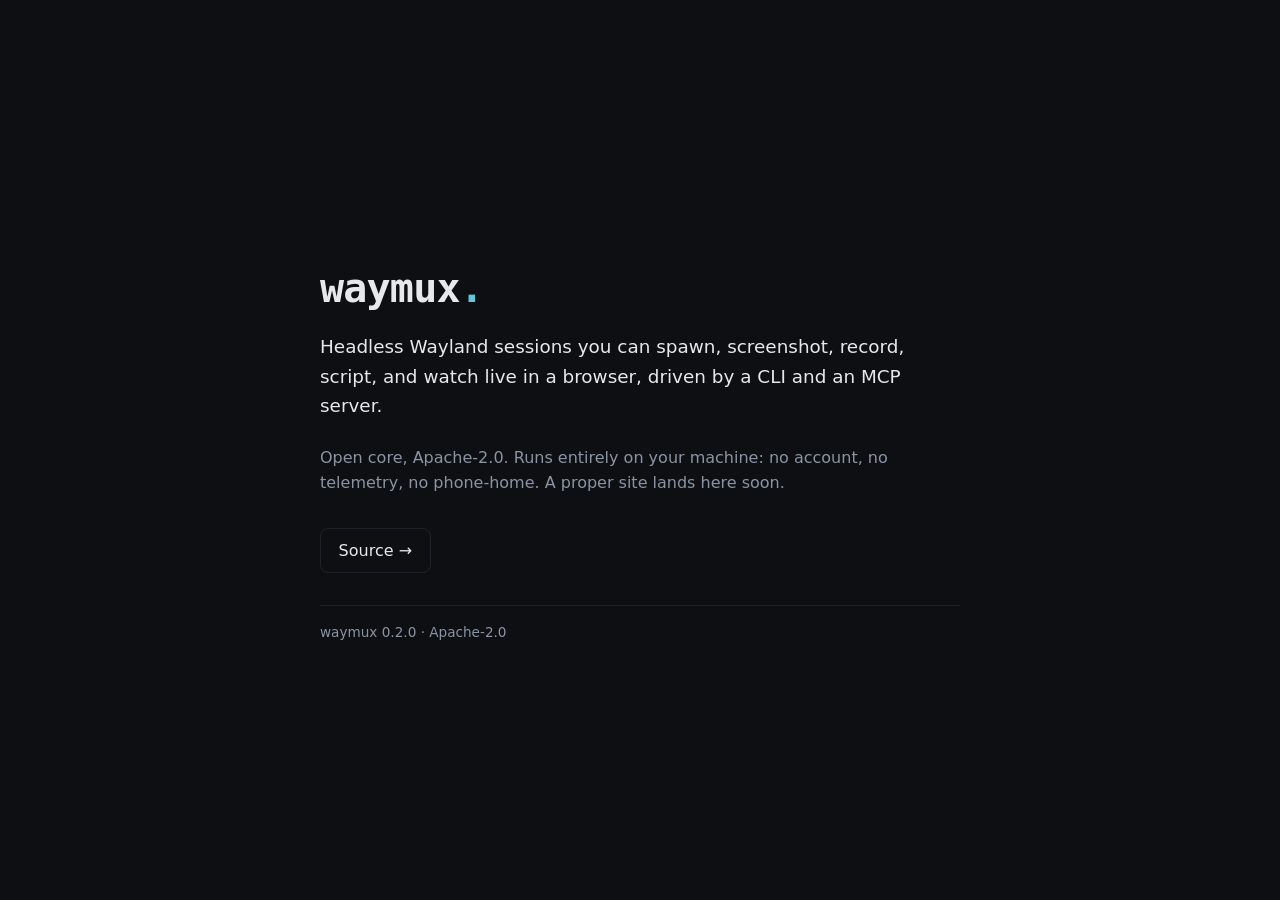
==== site/index.html @ 48be5b4d "Pages: serve a holding page at waymux.dev Add a minimal GitLab Pages job that publishes site/ to pub" ====
<!DOCTYPE html>
<html lang="en">
<head>
  <meta charset="utf-8">
  <meta name="viewport" content="width=device-width, initial-scale=1">
  <title>waymux</title>
  <meta name="description" content="Headless Wayland sessions you can spawn, screenshot, record, script, and watch live in a browser, driven by a CLI and an MCP server.">
  <style>
    :root {
      --bg: #0d0f12;
      --fg: #e6e8ec;
      --muted: #8b94a3;
      --accent: #5ec8d8;
      --line: #1e232b;
    }
    * { box-sizing: border-box; }
    html, body { height: 100%; }
    body {
      margin: 0;
      background: var(--bg);
      color: var(--fg);
      font: 16px/1.6 ui-sans-serif, system-ui, -apple-system, "Segoe UI", Roboto, sans-serif;
      display: flex;
      align-items: center;
      justify-content: center;
      padding: 2rem;
    }
    main { max-width: 40rem; }
    h1 {
      font-family: ui-monospace, "SF Mono", "JetBrains Mono", Menlo, monospace;
      font-size: 2.5rem;
      letter-spacing: -0.02em;
      margin: 0 0 0.75rem;
    }
    h1 .dot { color: var(--accent); }
    p.tagline {
      font-size: 1.15rem;
      color: var(--fg);
      margin: 0 0 1.5rem;
    }
    p.note { color: var(--muted); margin: 0 0 2rem; }
    code {
      font-family: ui-monospace, "SF Mono", "JetBrains Mono", Menlo, monospace;
      background: #14181e;
      border: 1px solid var(--line);
      border-radius: 6px;
      padding: 0.15em 0.45em;
      color: var(--accent);
      font-size: 0.95em;
    }
    .links { display: flex; gap: 1rem; flex-wrap: wrap; margin-bottom: 2rem; }
    a.btn {
      display: inline-block;
      padding: 0.55rem 1.1rem;
      border: 1px solid var(--line);
      border-radius: 8px;
      color: var(--fg);
      text-decoration: none;
      transition: border-color 0.15s ease, color 0.15s ease;
    }
    a.btn:hover { border-color: var(--accent); color: var(--accent); }
    footer {
      color: var(--muted);
      font-size: 0.85rem;
      border-top: 1px solid var(--line);
      padding-top: 1rem;
    }
  </style>
</head>
<body>
  <main>
    <h1>waymux<span class="dot">.</span></h1>
    <p class="tagline">
      Headless Wayland sessions you can spawn, screenshot, record, script,
      and watch live in a browser, driven by a CLI and an MCP server.
    </p>
    <p class="note">
      Open core, Apache-2.0. Runs entirely on your machine: no account,
      no telemetry, no phone-home. A proper site lands here soon.
    </p>
    <div class="links">
      <a class="btn" href="https://gitlab.com/tek.cat/waymux">Source &rarr;</a>
    </div>
    <footer>
      waymux 0.2.0 &middot; Apache-2.0
    </footer>
  </main>
</body>
</html>
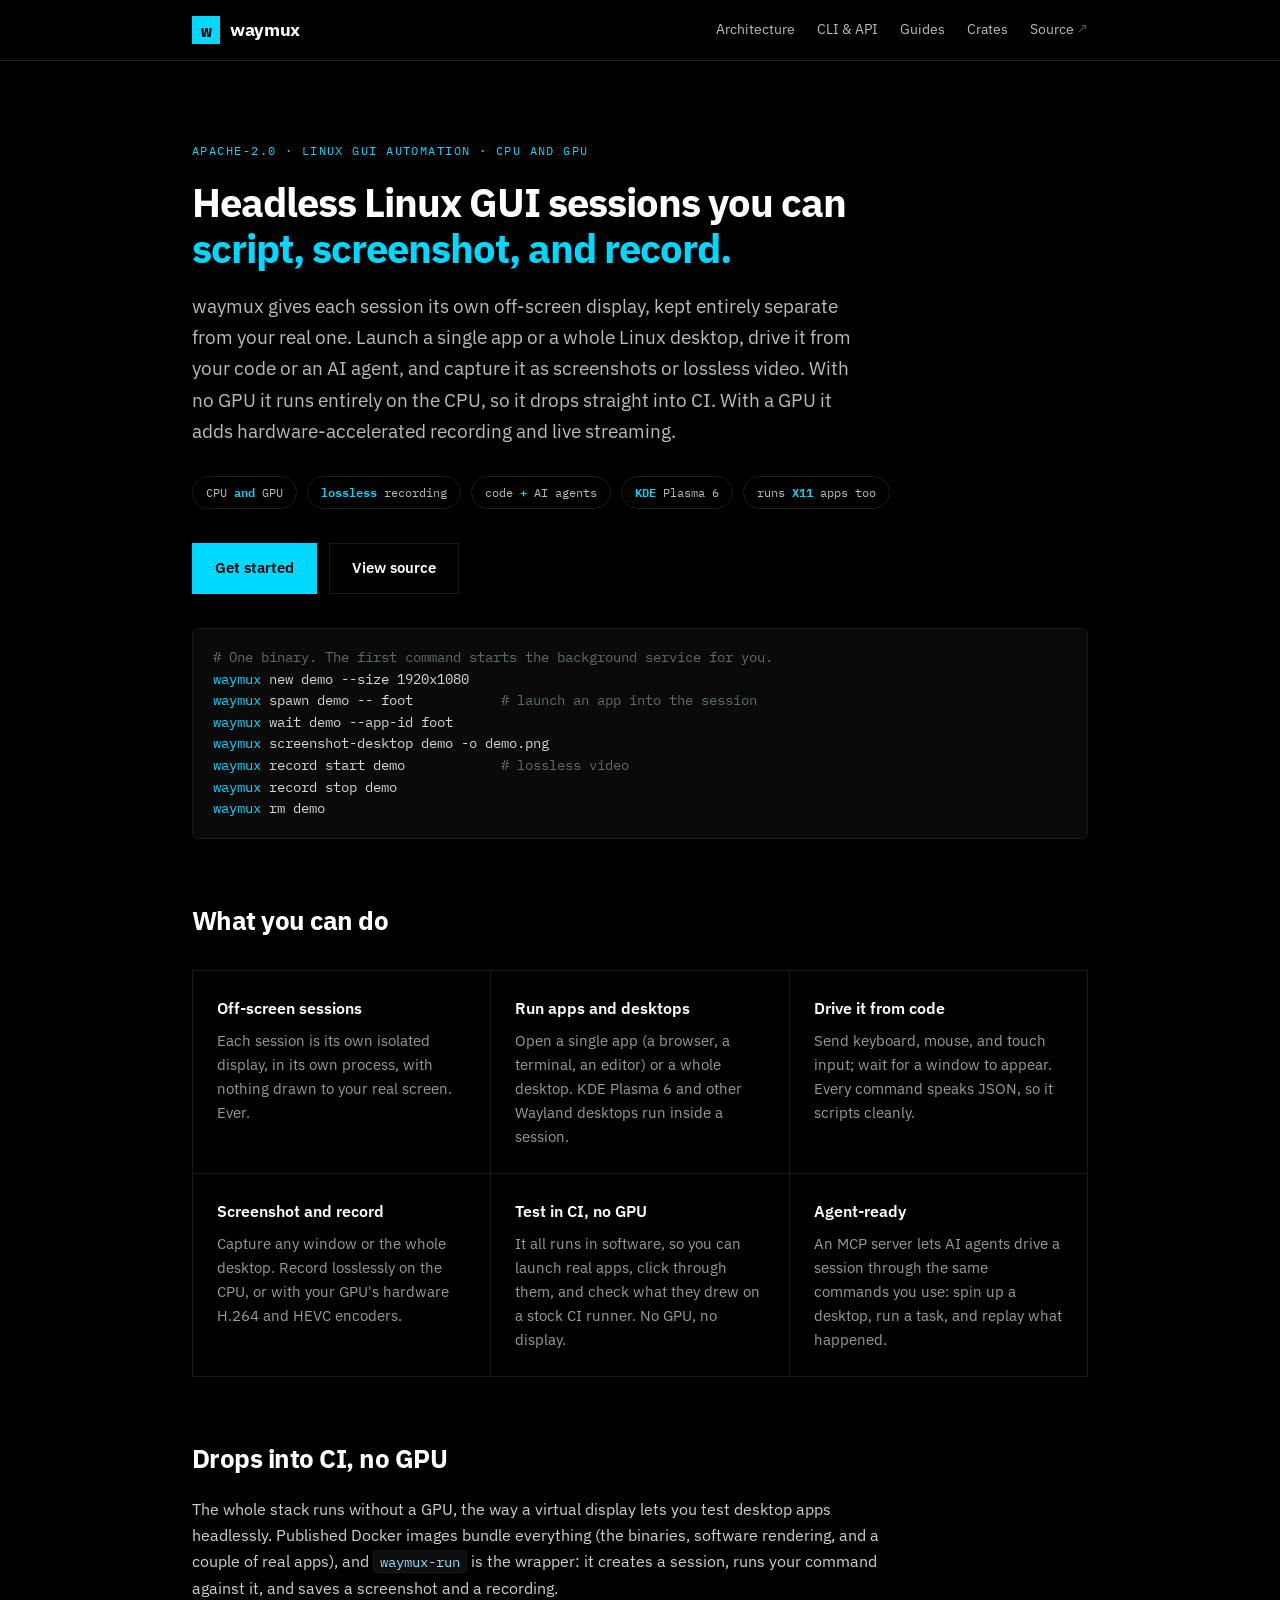
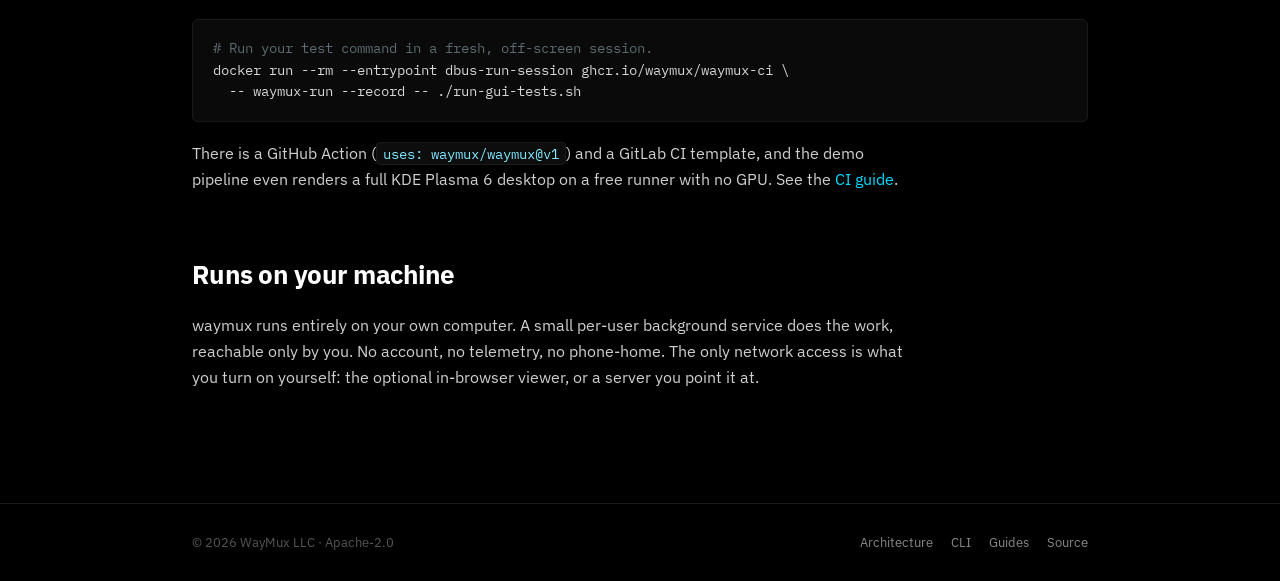
==== commit 5a00a17e: "Pages: build out the waymux.dev site (landing + docs) Replace the holding page with the real site, s" ====
--- a/site/index.html
+++ b/site/index.html
@@ -1,89 +1,138 @@
-<!DOCTYPE html>
+<!doctype html>
 <html lang="en">
 <head>
-  <meta charset="utf-8">
-  <meta name="viewport" content="width=device-width, initial-scale=1">
-  <title>waymux</title>
-  <meta name="description" content="Headless Wayland sessions you can spawn, screenshot, record, script, and watch live in a browser, driven by a CLI and an MCP server.">
-  <style>
-    :root {
-      --bg: #0d0f12;
-      --fg: #e6e8ec;
-      --muted: #8b94a3;
-      --accent: #5ec8d8;
-      --line: #1e232b;
-    }
-    * { box-sizing: border-box; }
-    html, body { height: 100%; }
-    body {
-      margin: 0;
-      background: var(--bg);
-      color: var(--fg);
-      font: 16px/1.6 ui-sans-serif, system-ui, -apple-system, "Segoe UI", Roboto, sans-serif;
-      display: flex;
-      align-items: center;
-      justify-content: center;
-      padding: 2rem;
-    }
-    main { max-width: 40rem; }
-    h1 {
-      font-family: ui-monospace, "SF Mono", "JetBrains Mono", Menlo, monospace;
-      font-size: 2.5rem;
-      letter-spacing: -0.02em;
-      margin: 0 0 0.75rem;
-    }
-    h1 .dot { color: var(--accent); }
-    p.tagline {
-      font-size: 1.15rem;
-      color: var(--fg);
-      margin: 0 0 1.5rem;
-    }
-    p.note { color: var(--muted); margin: 0 0 2rem; }
-    code {
-      font-family: ui-monospace, "SF Mono", "JetBrains Mono", Menlo, monospace;
-      background: #14181e;
-      border: 1px solid var(--line);
-      border-radius: 6px;
-      padding: 0.15em 0.45em;
-      color: var(--accent);
-      font-size: 0.95em;
-    }
-    .links { display: flex; gap: 1rem; flex-wrap: wrap; margin-bottom: 2rem; }
-    a.btn {
-      display: inline-block;
-      padding: 0.55rem 1.1rem;
-      border: 1px solid var(--line);
-      border-radius: 8px;
-      color: var(--fg);
-      text-decoration: none;
-      transition: border-color 0.15s ease, color 0.15s ease;
-    }
-    a.btn:hover { border-color: var(--accent); color: var(--accent); }
-    footer {
-      color: var(--muted);
-      font-size: 0.85rem;
-      border-top: 1px solid var(--line);
-      padding-top: 1rem;
-    }
-  </style>
+<meta charset="utf-8">
+<meta name="viewport" content="width=device-width,initial-scale=1">
+<title>waymux: headless Linux GUI sessions, driven by code or agents</title>
+<meta name="description" content="Run Linux GUI apps and full desktops in a headless, scriptable session. Drive them from your code or an AI agent, screenshot and record them, and test in CI with no GPU. Open source, Apache-2.0.">
+<meta property="og:title" content="waymux: headless Linux GUI sessions, driven by code or agents">
+<meta property="og:description" content="Launch an app or a whole Linux desktop in an off-screen session, drive it from code, and capture it as screenshots or lossless video. No GPU needed, hardware-accelerated when you have one. Open source.">
+<meta property="og:type" content="website">
+<meta property="og:url" content="https://waymux.dev">
+<meta name="twitter:card" content="summary_large_image">
+<link rel="icon" href="data:image/svg+xml,%3Csvg xmlns='http://www.w3.org/2000/svg' viewBox='0 0 32 32'%3E%3Crect width='32' height='32' fill='%2300d9ff'/%3E%3Ctext x='16' y='22' font-family='monospace' font-size='20' font-weight='900' text-anchor='middle' fill='%23000'%3Ew%3C/text%3E%3C/svg%3E">
+<link rel="preconnect" href="https://fonts.googleapis.com">
+<link rel="preconnect" href="https://fonts.gstatic.com" crossorigin>
+<link href="https://fonts.googleapis.com/css2?family=IBM+Plex+Mono:wght@400;600;700&family=IBM+Plex+Sans:wght@300;400;600;700&display=swap" rel="stylesheet">
+<link rel="stylesheet" href="styles.css">
 </head>
 <body>
-  <main>
-    <h1>waymux<span class="dot">.</span></h1>
-    <p class="tagline">
-      Headless Wayland sessions you can spawn, screenshot, record, script,
-      and watch live in a browser, driven by a CLI and an MCP server.
+
+<header class="nav">
+  <div class="container">
+    <a class="brand" href="/"><span class="brand-mark">w</span> waymux</a>
+    <nav class="nav-links">
+      <a href="architecture.html">Architecture</a>
+      <a href="cli.html">CLI &amp; API</a>
+      <a href="guides.html">Guides</a>
+      <a href="crates.html">Crates</a>
+      <a class="ext" href="https://gitlab.com/tek.cat/waymux">Source</a>
+    </nav>
+  </div>
+</header>
+
+<main>
+  <div class="container">
+
+    <section class="hero">
+      <p class="eyebrow">Apache-2.0 &middot; Linux GUI automation &middot; CPU and GPU</p>
+      <h1>Headless Linux GUI sessions you can <br><span class="accent">script, screenshot, and record.</span></h1>
+      <p class="lede">
+        waymux gives each session its own off-screen display, kept entirely separate from
+        your real one. Launch a single app or a whole Linux desktop, drive it from your
+        code or an AI agent, and capture it as screenshots
+        or lossless video. With no GPU it runs entirely on the CPU, so it drops straight
+        into CI. With a GPU it adds hardware-accelerated recording and live streaming.
+      </p>
+      <div class="pills">
+        <span class="pill">CPU <b>and</b> GPU</span>
+        <span class="pill"><b>lossless</b> recording</span>
+        <span class="pill">code <b>+</b> AI agents</span>
+        <span class="pill"><b>KDE</b> Plasma 6</span>
+        <span class="pill">runs <b>X11</b> apps too</span>
+      </div>
+      <div class="cta-row">
+        <a class="btn btn-primary" href="guides.html">Get started</a>
+        <a class="btn btn-ghost" href="https://gitlab.com/tek.cat/waymux">View source</a>
+      </div>
+    </section>
+
+    <pre><code><span class="c"># One binary. The first command starts the background service for you.</span>
+<span class="k">waymux</span> new demo --size 1920x1080
+<span class="k">waymux</span> spawn demo -- foot           <span class="c"># launch an app into the session</span>
+<span class="k">waymux</span> wait demo --app-id foot
+<span class="k">waymux</span> screenshot-desktop demo -o demo.png
+<span class="k">waymux</span> record start demo            <span class="c"># lossless video</span>
+<span class="k">waymux</span> record stop demo
+<span class="k">waymux</span> rm demo</code></pre>
+
+    <h2>What you can do</h2>
+    <div class="grid">
+      <div class="card">
+        <h3>Off-screen sessions</h3>
+        <p>Each session is its own isolated display, in its own process, with nothing drawn to your real screen. Ever.</p>
+      </div>
+      <div class="card">
+        <h3>Run apps and desktops</h3>
+        <p>Open a single app (a browser, a terminal, an editor) or a whole desktop. KDE Plasma 6 and other Wayland desktops run inside a session.</p>
+      </div>
+      <div class="card">
+        <h3>Drive it from code</h3>
+        <p>Send keyboard, mouse, and touch input; wait for a window to appear. Every command speaks JSON, so it scripts cleanly.</p>
+      </div>
+      <div class="card">
+        <h3>Screenshot and record</h3>
+        <p>Capture any window or the whole desktop. Record losslessly on the CPU, or with your GPU's hardware H.264 and HEVC encoders.</p>
+      </div>
+      <div class="card">
+        <h3>Test in CI, no GPU</h3>
+        <p>It all runs in software, so you can launch real apps, click through them, and check what they drew on a stock CI runner. No GPU, no display.</p>
+      </div>
+      <div class="card">
+        <h3>Agent-ready</h3>
+        <p>An MCP server lets AI agents drive a session through the same commands you use: spin up a desktop, run a task, and replay what happened.</p>
+      </div>
+    </div>
+
+    <h2>Drops into CI, no GPU</h2>
+    <p>
+      The whole stack runs without a GPU, the way a virtual display lets you test desktop
+      apps headlessly. Published Docker images bundle everything (the binaries, software
+      rendering, and a couple of real apps), and <code>waymux-run</code> is the wrapper:
+      it creates a session, runs your command against it, and saves a screenshot and a
+      recording.
     </p>
-    <p class="note">
-      Open core, Apache-2.0. Runs entirely on your machine: no account,
-      no telemetry, no phone-home. A proper site lands here soon.
+    <pre><code><span class="c"># Run your test command in a fresh, off-screen session.</span>
+docker run --rm --entrypoint dbus-run-session ghcr.io/waymux/waymux-ci \
+  -- waymux-run --record -- ./run-gui-tests.sh</code></pre>
+    <p>
+      There is a GitHub Action (<code>uses: waymux/waymux@v1</code>) and a GitLab CI
+      template, and the demo pipeline even renders a full KDE Plasma 6 desktop on a free
+      runner with no GPU. See the <a href="guides.html#ci">CI guide</a>.
     </p>
-    <div class="links">
-      <a class="btn" href="https://gitlab.com/tek.cat/waymux">Source &rarr;</a>
-    </div>
-    <footer>
-      waymux 0.2.0 &middot; Apache-2.0
-    </footer>
-  </main>
+
+    <h2>Runs on your machine</h2>
+    <p>
+      waymux runs entirely on your own computer. A small per-user background service does
+      the work, reachable only by you. No account, no telemetry, no phone-home. The only
+      network access is what you turn on yourself: the optional in-browser viewer, or a
+      server you point it at.
+    </p>
+
+  </div>
+</main>
+
+<footer>
+  <div class="container">
+    <span>&copy; 2026 WayMux LLC &middot; Apache-2.0</span>
+    <span class="foot-links">
+      <a href="architecture.html">Architecture</a>
+      <a href="cli.html">CLI</a>
+      <a href="guides.html">Guides</a>
+      <a href="https://gitlab.com/tek.cat/waymux">Source</a>
+    </span>
+  </div>
+</footer>
+
 </body>
 </html>
--- a/site/styles.css
+++ b/site/styles.css
@@ -0,0 +1,131 @@
+/* waymux.dev — shared styles. Aesthetic mirrors waymux.cloud:
+   black canvas, cyan accent, IBM Plex Sans/Mono, hairline borders. */
+* { box-sizing: border-box; }
+html { scroll-behavior: smooth; }
+html, body { margin: 0; padding: 0; font-feature-settings: 'kern' 1; }
+body {
+  background: #000;
+  color: #fff;
+  font-family: 'IBM Plex Sans', system-ui, -apple-system, BlinkMacSystemFont, 'Segoe UI', Roboto, sans-serif;
+  line-height: 1.65;
+  -webkit-font-smoothing: antialiased;
+  -moz-osx-font-smoothing: grayscale;
+  min-height: 100vh;
+  display: flex;
+  flex-direction: column;
+}
+a { color: #00d9ff; text-decoration: none; transition: color .2s; }
+a:hover { color: #fff; text-decoration: underline; }
+code, kbd, pre, .mono { font-family: 'IBM Plex Mono', monospace; }
+.container { max-width: 960px; margin: 0 auto; padding: 0 32px; width: 100%; }
+@media (max-width: 560px) { .container { padding: 0 20px; } }
+
+/* --- top nav ------------------------------------------------------------- */
+.nav {
+  position: sticky; top: 0; z-index: 50;
+  background: rgba(0,0,0,.82);
+  backdrop-filter: blur(8px);
+  border-bottom: 1px solid #1a1a1a;
+}
+.nav .container { display: flex; align-items: center; gap: 24px; height: 60px; }
+.brand { font-weight: 700; font-size: 18px; letter-spacing: -0.02em; display: inline-flex; align-items: center; gap: 10px; color: #fff; }
+.brand:hover { text-decoration: none; color: #fff; }
+.brand-mark {
+  width: 28px; height: 28px; background: #00d9ff; color: #000;
+  display: grid; place-items: center; font-family: 'IBM Plex Mono', monospace;
+  font-weight: 900; font-size: 18px; flex: none;
+}
+.nav-links { display: flex; gap: 22px; margin-left: auto; align-items: center; flex-wrap: wrap; }
+.nav-links a { color: #bbb; font-size: 14px; }
+.nav-links a:hover { color: #00d9ff; text-decoration: none; }
+.nav-links a.active { color: #fff; }
+.nav-links a.ext::after { content: " \2197"; color: #555; }
+@media (max-width: 720px) { .nav-links { gap: 14px; } .nav-links a { font-size: 13px; } }
+
+/* --- generic prose / docs ----------------------------------------------- */
+main { flex: 1; padding: 56px 0; }
+h1 { font-size: 40px; line-height: 1.15; letter-spacing: -0.025em; font-weight: 700; margin: 0 0 20px; }
+h1 .accent { color: #00d9ff; }
+@media (max-width: 560px) { h1 { font-size: 30px; } }
+h2 { font-size: 26px; letter-spacing: -0.02em; font-weight: 700; margin: 52px 0 16px; padding-top: 8px; }
+h3 { font-size: 18px; font-weight: 600; margin: 32px 0 12px; color: #eee; }
+h2 a.anchor, h3 a.anchor { color: #333; margin-left: 8px; font-weight: 400; opacity: 0; }
+h2:hover a.anchor, h3:hover a.anchor { opacity: 1; }
+p { color: #cfcfcf; max-width: 720px; }
+.lede { font-size: 19px; color: #bbb; max-width: 680px; margin: 0 0 28px; }
+ul, ol { color: #cfcfcf; max-width: 720px; }
+li { margin: 6px 0; }
+strong { color: #fff; }
+hr { border: 0; border-top: 1px solid #1a1a1a; margin: 40px 0; }
+
+/* inline + block code */
+:not(pre) > code {
+  background: #0d0d0d; border: 1px solid #1a1a1a; border-radius: 4px;
+  padding: 1px 6px; font-size: .9em; color: #7fe9ff;
+}
+pre {
+  background: #0a0a0a; border: 1px solid #1a1a1a; border-radius: 6px;
+  padding: 18px 20px; overflow-x: auto; font-size: 13.5px; line-height: 1.6;
+  margin: 18px 0; max-width: 100%;
+}
+pre code { color: #d6d6d6; background: none; border: 0; padding: 0; }
+pre .c { color: #5b6b70; }      /* comment */
+pre .k { color: #00d9ff; }      /* keyword/command */
+pre .s { color: #9ece6a; }      /* string */
+pre .o { color: #888; }         /* punctuation/flag */
+
+/* tables */
+table { border-collapse: collapse; width: 100%; max-width: 760px; margin: 20px 0; font-size: 14.5px; }
+th, td { text-align: left; padding: 9px 14px; border-bottom: 1px solid #1a1a1a; vertical-align: top; }
+th { color: #888; font-family: 'IBM Plex Mono', monospace; font-size: 11px; text-transform: uppercase; letter-spacing: .08em; font-weight: 600; }
+td { color: #ccc; }
+td code { white-space: nowrap; }
+
+/* --- landing-specific ---------------------------------------------------- */
+.hero { padding: 24px 0 8px; }
+.eyebrow { font-family: 'IBM Plex Mono', monospace; font-size: 12px; letter-spacing: .12em; text-transform: uppercase; color: #00d9ff; margin: 0 0 18px; }
+.pills { display: flex; flex-wrap: wrap; gap: 10px; margin: 26px 0 0; }
+.pill {
+  font-family: 'IBM Plex Mono', monospace; font-size: 12px; color: #bbb;
+  border: 1px solid #1a1a1a; border-radius: 999px; padding: 6px 13px;
+}
+.pill b { color: #00d9ff; font-weight: 600; }
+.cta-row { display: flex; flex-wrap: wrap; gap: 12px; margin: 34px 0 8px; }
+.btn {
+  display: inline-block; padding: 12px 22px; font-weight: 600; font-size: 15px;
+  font-family: inherit; cursor: pointer; border: 1px solid #1a1a1a; transition: all .15s;
+}
+.btn-primary { background: #00d9ff; color: #000; border-color: #00d9ff; }
+.btn-primary:hover { background: #5ce5ff; color: #000; text-decoration: none; }
+.btn-ghost { background: transparent; color: #fff; }
+.btn-ghost:hover { border-color: #00d9ff; color: #00d9ff; text-decoration: none; }
+
+.grid { display: grid; grid-template-columns: repeat(auto-fit, minmax(260px, 1fr)); gap: 1px; background: #1a1a1a; border: 1px solid #1a1a1a; margin: 28px 0; }
+.card { background: #000; padding: 24px; }
+.card h3 { margin: 0 0 8px; color: #fff; font-size: 16px; }
+.card p { font-size: 14.5px; color: #999; margin: 0; }
+.card .k { color: #00d9ff; font-family: 'IBM Plex Mono', monospace; font-size: 12px; }
+
+/* --- doc page layout (optional sidebar TOC) ------------------------------ */
+.doc { display: grid; grid-template-columns: 220px minmax(0,1fr); gap: 48px; align-items: start; }
+.toc { position: sticky; top: 84px; font-size: 13.5px; }
+.toc-title { font-family: 'IBM Plex Mono', monospace; font-size: 11px; text-transform: uppercase; letter-spacing: .1em; color: #555; margin: 0 0 12px; }
+.toc a { display: block; color: #999; padding: 3px 0; }
+.toc a:hover { color: #00d9ff; text-decoration: none; }
+.toc a.sub { padding-left: 14px; color: #777; font-size: 13px; }
+.content { min-width: 0; }
+.content > :first-child { margin-top: 0; }
+@media (max-width: 860px) { .doc { grid-template-columns: 1fr; gap: 0; } .toc { display: none; } }
+
+/* callouts */
+.note { border-left: 2px solid #00d9ff; background: #08191c; padding: 12px 18px; margin: 20px 0; border-radius: 0 4px 4px 0; }
+.note p { margin: 0; color: #bcd; }
+.note.warn { border-color: #f5a623; background: #1c1407; }
+.note.warn p { color: #e8cfa0; }
+
+/* --- footer -------------------------------------------------------------- */
+footer { border-top: 1px solid #1a1a1a; padding: 28px 0; font-size: 13px; color: #555; margin-top: 40px; }
+footer .container { display: flex; justify-content: space-between; align-items: center; flex-wrap: wrap; gap: 12px; }
+footer a { color: #888; }
+footer a:hover { color: #00d9ff; }
+footer .foot-links { display: flex; gap: 18px; flex-wrap: wrap; }
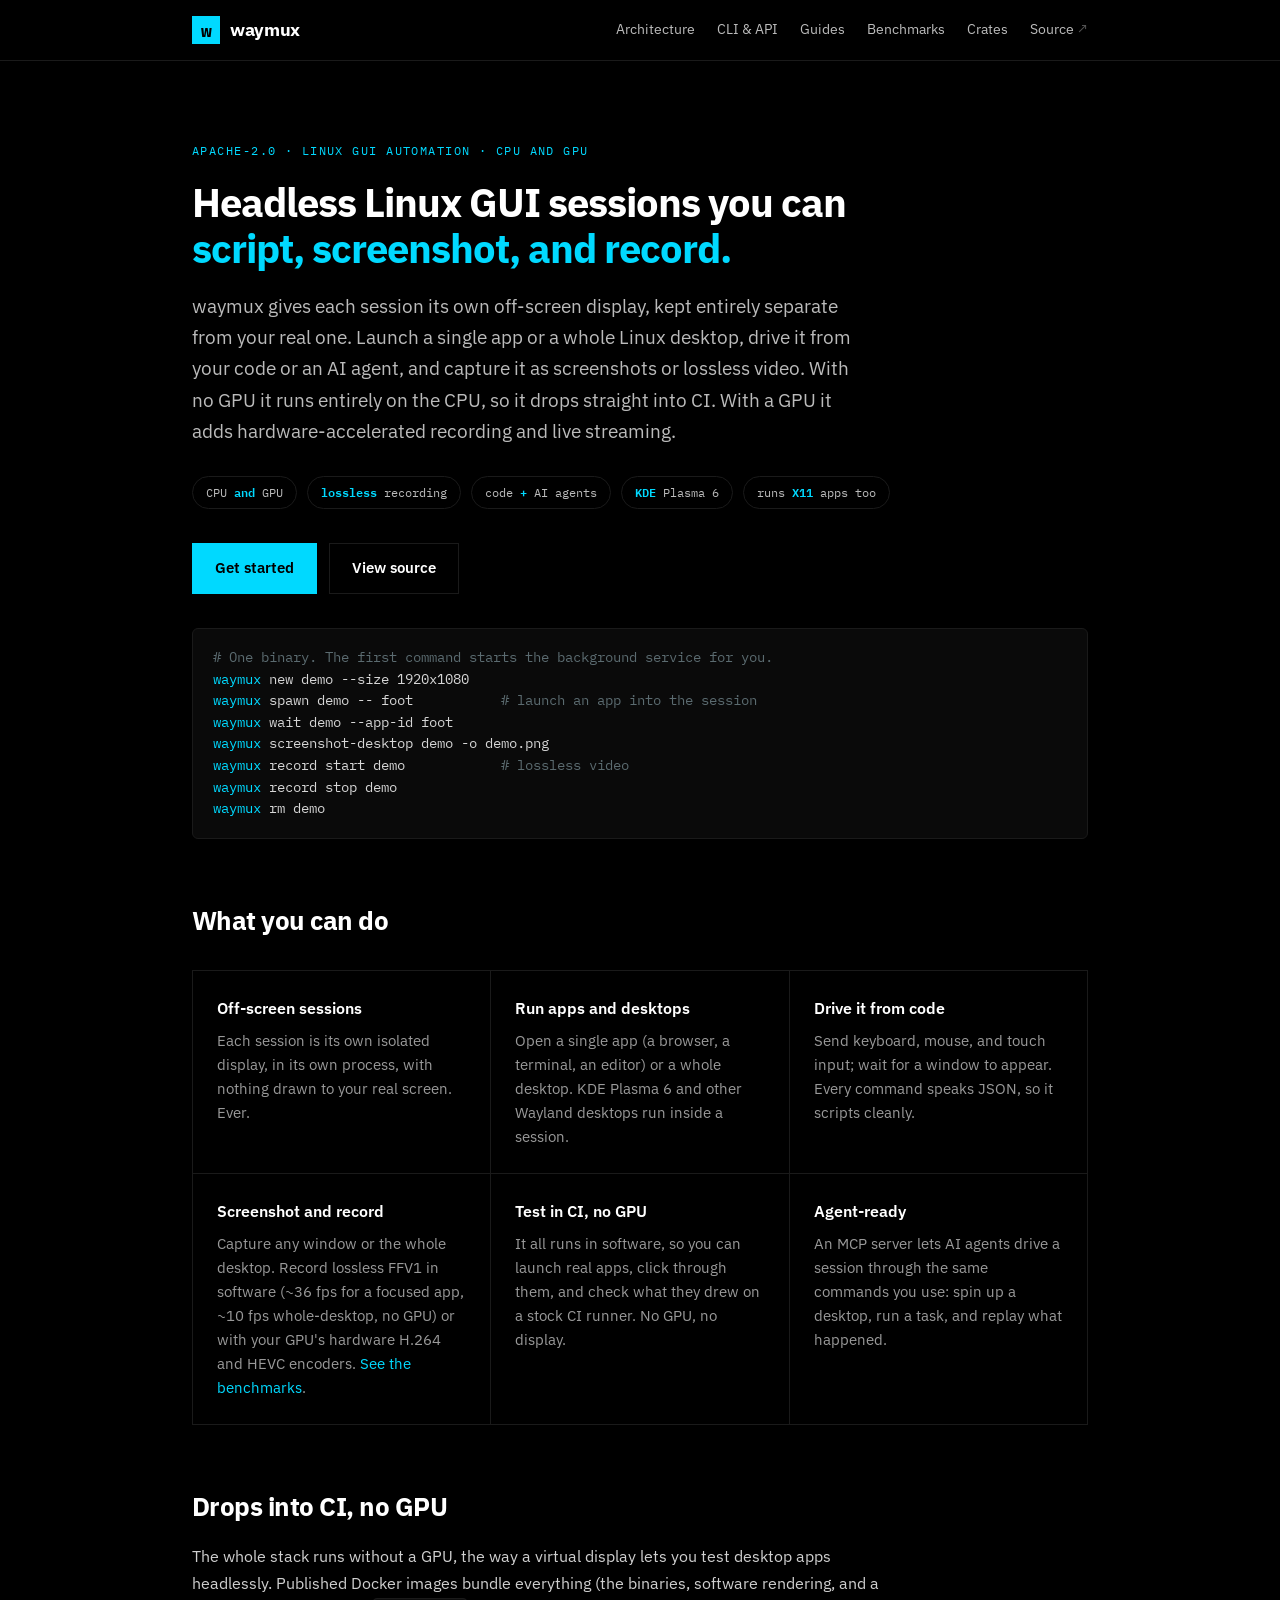
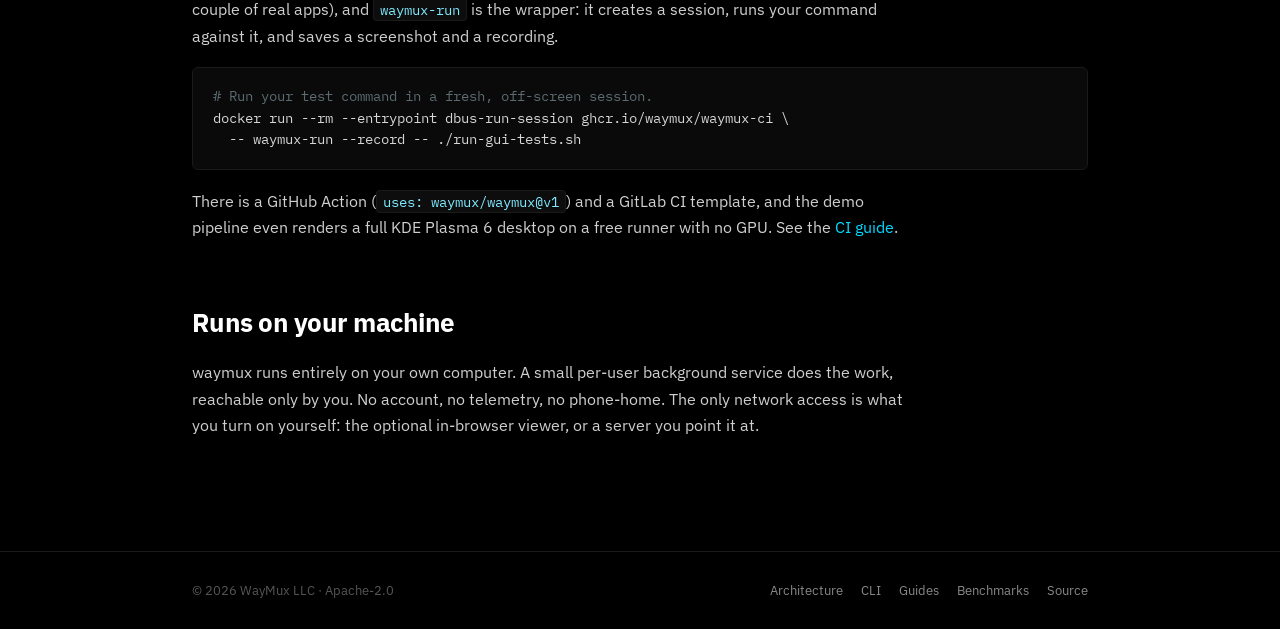
==== commit 8145d7c6: "site: benchmarks page (3-runner + honest head-to-head) + logo easter egg Add benchmarks.html with th" ====
--- a/site/index.html
+++ b/site/index.html
@@ -25,6 +25,7 @@
       <a href="architecture.html">Architecture</a>
       <a href="cli.html">CLI &amp; API</a>
       <a href="guides.html">Guides</a>
+      <a href="benchmarks.html">Benchmarks</a>
       <a href="crates.html">Crates</a>
       <a class="ext" href="https://gitlab.com/tek.cat/waymux">Source</a>
     </nav>
@@ -82,7 +83,7 @@
       </div>
       <div class="card">
         <h3>Screenshot and record</h3>
-        <p>Capture any window or the whole desktop. Record losslessly on the CPU, or with your GPU's hardware H.264 and HEVC encoders.</p>
+        <p>Capture any window or the whole desktop. Record lossless FFV1 in software (~36 fps for a focused app, ~10 fps whole-desktop, no GPU) or with your GPU's hardware H.264 and HEVC encoders. <a href="benchmarks.html">See the benchmarks</a>.</p>
       </div>
       <div class="card">
         <h3>Test in CI, no GPU</h3>
@@ -129,10 +130,16 @@
       <a href="architecture.html">Architecture</a>
       <a href="cli.html">CLI</a>
       <a href="guides.html">Guides</a>
+      <a href="benchmarks.html">Benchmarks</a>
       <a href="https://gitlab.com/tek.cat/waymux">Source</a>
     </span>
   </div>
 </footer>
 
+<script>
+  // easter egg: the glowing 3D logo, rendered in software WebGL
+  console.log('%c✦ waymux', 'color:#00d9ff;font:700 16px monospace');
+  console.log('%cthe glowing one lives at /logo.html', 'color:#5b6b70;font:13px monospace');
+</script>
 </body>
 </html>
